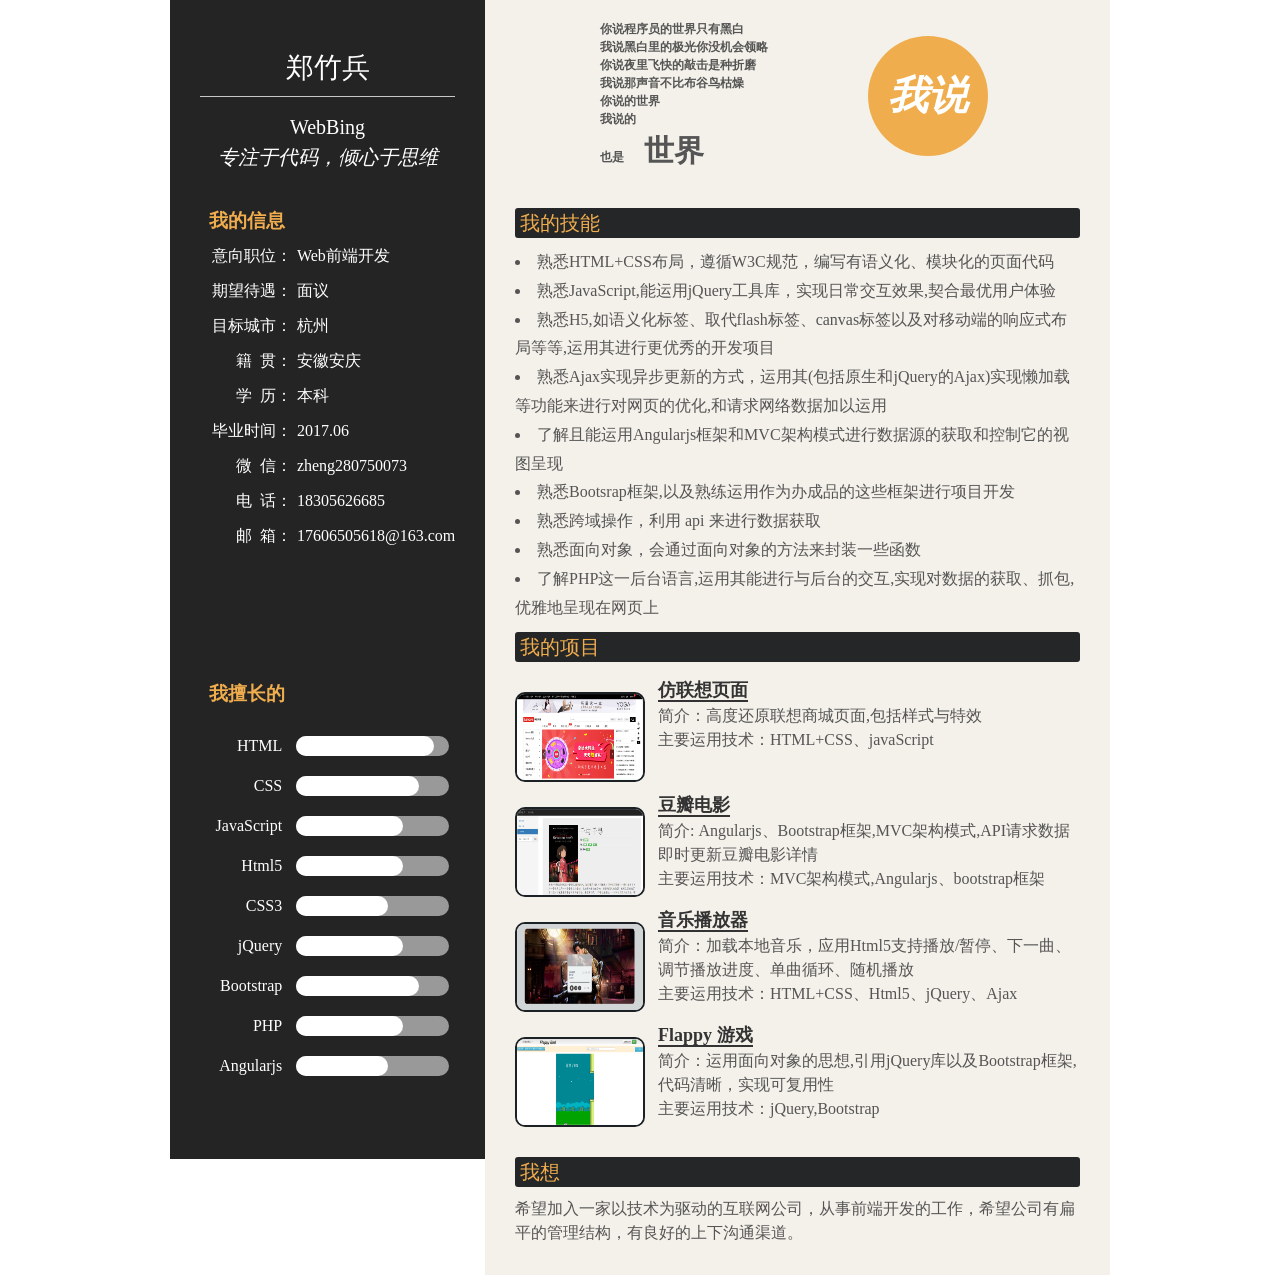
==== 网页简历/aresume.html @ 61a484d8 "Myself" ====
<!DOCTYPE html>
<html>
<head>
    <meta charset="utf-8">
    <meta http-equiv="X-UA-Compatible" content="IE=edge,chrome=1">
    <title>WebBing</title>
    <link rel="stylesheet" type="text/css" href="aresume.css">
</head>
<body>
<div class="wrapper clearfix">
    <div id="site-aside">
        <div class="aside-head">
            <h1 class="name">郑竹兵</h1>
            <p class="will">WebBing<br/><i>专注于代码，倾心于思维</i></p>
        </div>
        <h3 style="float: left;color: #f0ad4e;margin-top: 20px;">&nbsp;&nbsp;我的信息</h3>
        <div class="aside-content">
            <dl class="baseinfo clearfix">
                <dt>意向职位：</dt>
                <dd>Web前端开发</dd>
                <dt>期望待遇：</dt>
                <dd>面议</dd>
                <dt>目标城市：</dt>
                <dd>杭州</dd>
                <dt>籍&nbsp;&nbsp;贯：</dt>
                <dd>安徽安庆</dd>
                <dt>学&nbsp;&nbsp;历：</dt>
                <dd>本科</dd>
                <dt>毕业时间：</dt>
                <dd>2017.06</dd>
                <dt>微&nbsp;&nbsp;信：</dt>
                <dd>zheng280750073</dd>
                <dt>电&nbsp;&nbsp;话：</dt>
                <dd>18305626685</dd>
                <dt>邮&nbsp;&nbsp;箱：</dt>
                <dd>17606505618@163.com</dd>
            </dl>
            <br/>
            <br/>
            <br/>
            <br/>
            <h3 style="float: left;color: #f0ad4e;padding-top: 31px;">&nbsp;&nbsp;我擅长的</h3>
            <dl class="skills clearfix">
                <dt>HTML</dt>
                <dd class="progress">
                    <div class="progress-bar hl"></div>
                </dd>
                <dt>CSS</dt>
                <dd class="progress">
                    <div class="progress-bar cs"></div>
                </dd>
                <dt>JavaScript</dt>
                <dd class="progress">
                    <div class="progress-bar js"></div>
                </dd>
                <dt>Html5</dt>
                <dd class="progress">
                    <div class="progress-bar js"></div>
                </dd>
                <dt>CSS3</dt>
                <dd class="progress">
                    <div class="progress-bar vs"></div>
                <dt>jQuery</dt>
                <dd class="progress">
                    <div class="progress-bar jq"></div>
                </dd>
                <dt>Bootstrap</dt>
                <dd class="progress">
                    <div class="progress-bar bs"></div>
                </dd>
                <dt>PHP</dt>
                <dd class="progress">
                    <div class="progress-bar ls"></div>
                </dd>
                </dd>
                <dt>Angularjs</dt>
                <dd class="progress">
                    <div class="progress-bar vs"></div>
                </dd>
            </dl>

        </div>
        <div class="aside-foot">
        </div>
    </div>
    <div class="master-design" style="background-color: #f4f1ea;">
        <ul style="display: inline-block;width: 200px;margin-left: 115px;margin-top: 20px;
            font-family: simsun;font-weight: 600;margin-bottom: 5px;">
            <li>你说程序员的世界只有黑白</li>
            <li>我说黑白里的极光你没机会领略</li>
            <li>你说夜里飞快的敲击是种折磨</li>
            <li>我说那声音不比布谷鸟枯燥</li>
            <li>你说的世界</li>
            <li>我说的</li>
            <li>也是<span style="font-size: 30px;font-weight: bold;padding-left: 20px;">世界</span></li>
            <p style="height: 10px;"></p>
        </ul>
        <div style="float: right;margin-right: 122px;margin-top: 36px;">
            <div class="main-title" style="background-color: #f0ad4e;color: white;
                width: 120px;height: 120px;border-radius: 50%;text-align: center;line-height: 120px;">
                <h1 style="font-weight: 700;font-size: 40px;"><i>我说</i></h1>
            </div>
        </div>
    </div>

    <div id="site-main">
        <div class="master-skill">
            <h2 class="main-title" style="color: #f0ad4e;">我的技能</h2>
            <ul class="list">
                <li>熟悉HTML+CSS布局，遵循W3C规范，编写有语义化、模块化的页面代码</li>
                <li>熟悉JavaScript,能运用jQuery工具库，实现日常交互效果,契合最优用户体验</li>
                <li>熟悉H5,如语义化标签、取代flash标签、canvas标签以及对移动端的响应式布局等等,运用其进行更优秀的开发项目</li>
                <li>熟悉Ajax实现异步更新的方式，运用其(包括原生和jQuery的Ajax)实现懒加载等功能来进行对网页的优化,和请求网络数据加以运用</li>
                <li>了解且能运用Angularjs框架和MVC架构模式进行数据源的获取和控制它的视图呈现</li>
                <li>熟悉Bootsrap框架,以及熟练运用作为办成品的这些框架进行项目开发</li>
                <li>熟悉跨域操作，利用 api 来进行数据获取</li>
                <li>熟悉面向对象，会通过面向对象的方法来封装一些函数</li>
                <li>了解PHP这一后台语言,运用其能进行与后台的交互,实现对数据的获取、抓包,优雅地呈现在网页上</li>
            </ul>
        </div>
        <div class="master-project">
            <h2 class="main-title" style="color: #f0ad4e;">我的项目</h2>
            <div class="project clearfix">
                <img src="images/1.png" class="pic"/>
                <a class="project-title" href="../仿联想商城/index.html" target="_blank" title="请跳转至另一页面">仿联想页面</a>
                <p class="project-desp">简介：高度还原联想商城页面,包括样式与特效 <br/>主要运用技术：HTML+CSS、javaScript</p>

            </div>
            <div class="project clearfix">
                <img src="../个人网页首页/images/db.png" class="pic" />
                <a class="project-title" href="../豆瓣电影/index.html" target="_blank" title="请跳转至另一页面">豆瓣电影</a>
                <p class="project-desp">简介: Angularjs、Bootstrap框架,MVC架构模式,API请求数据即时更新豆瓣电影详情<br/>主要运用技术：MVC架构模式,Angularjs、bootstrap框架</p>
            </div>
            <div class="project clearfix">
                <img src="images/3.png" class="pic"/>
                <a class="project-title" href="../音乐播放器/YYindex.html" title="请跳转至另一页面">音乐播放器</a>
                <p class="project-desp">简介：加载本地音乐，应用Html5支持播放/暂停、下一曲、调节播放进度、单曲循环、随机播放 <br/>主要运用技术：HTML+CSS、Html5、jQuery、Ajax</p>
            </div>
            <div class="project clearfix">
                <img src="images/4.png" class="pic"/>
                <a class="project-title" href="../Flappy%20Bird/综合项目.html" target="_blank" title="请跳转至另一页面">Flappy <Bird小></Bird小>游戏</a>
                <p class="project-desp">简介：运用面向对象的思想,引用jQuery库以及Bootstrap框架,代码清晰，实现可复用性 <br/>主要运用技术：jQuery,Bootstrap</p>
            </div>
        </div>

        <div class="master-foot">
            <h2 class="main-title" style="color: #f0ad4e;">我想</h2>
            <p class="wish">希望加入一家以技术为驱动的互联网公司，从事前端开发的工作，希望公司有扁平的管理结构，有良好的上下沟通渠道。</p>
        </div>

    </div>
</div>

</body>
</html>
---- 网页简历/aresume.css ----
@charset "UTF-8";
*{margin: 0; padding: 0; box-sizing: border-box;}
a{text-decoration: none;}
h1,h2{
    font-weight: normal;
}
ul{
    list-style: none;
}
a{text-decoration: none;}
.clearfix:after{
    content: '';
    display: block;
    clear: both;
}
.clearfix img{
    width: 130px;
    height: 90px;
    border: 2px solid #1c2126;
    border-radius: 10px;
    margin-top: 15px;
}
body{
    background: white;
    color: #555;
    font: 12px/1.5 "微软雅黑",Verdana,"\5b8b\4f53",serif;
    -webkit-font-smoothing: antialiased;
}
.wrapper{
    margin: auto;
    width: 940px;
}
#site-aside{
    float: left;
    width: 315px;
    font-size: 16px;
    color: #fff;
    padding: 40px 30px 11px 30px;
    text-align: center;
    background-color: #242424;
}
#site-aside .aside-head .name{
    font-size: 28px;
    line-height: 2.0;
}
#site-aside .aside-head .will{
    font-size: 20px;
    padding: 15px;
    border-top: 1px solid #c8c8c8;
}
#site-aside .aside-content .baseinfo{
    padding: 51px 0;
    padding-bottom: 0px;
}
#site-aside .aside-content .baseinfo dt{
    width: 36%;
    float: left;
    text-align: right;
    line-height: 35px;
}
#site-aside .aside-content .baseinfo dd{
    width: 62%;
    float: right;
    text-align: left;
    line-height: 35px;
}
#site-aside .aside-content .skills{
  /*  border-top: 2px solid #c8c8c8;
    border-bottom: 2px solid #c8c8c8;*/
    padding: 82px 0 57px;
}
#site-aside .aside-content .skills dt{
    width: 30%;
    text-align: right;
    display: inline-block;
    height: 20px;
    line-height: 20px;
    margin: 10px 0;
    position: relative;
    top: -5px;
}
#site-aside .aside-content .skills .progress{
    width: 60%;
    height: 20px;
    margin-left: 10px;
    text-align: left;
    display: inline-block;
    background-color: #999;
    border-radius: 10px;
    line-height: 45px;
    position: relative;
}
#site-aside .aside-content .skills .progress .progress-bar{
    position: absolute;
    height: 20px;
    background-color: #fff;
    border-radius: 10px;
}
#site-aside .aside-content .skills .progress .hl{width: 90%;}
#site-aside .aside-content .skills .progress .cs{width: 80%;}
#site-aside .aside-content .skills .progress .js{width: 70%;}
#site-aside .aside-content .skills .progress .jq{width: 70%;}
#site-aside .aside-content .skills .progress .bs{width: 80%;}
#site-aside .aside-content .skills .progress .ls{width: 70%;}
#site-aside .aside-content .skills .progress .vs{width: 60%;}
#site-aside .aside-foot .contact{
    padding: 30px 42px;
    text-align: left;
    font-size: 14px;
}
#site-aside .aside-foot .contact li{
    padding-bottom: 5px;
}
#site-aside .aside-foot .contact li span{
    padding-right: 10px;
}
#site-aside .aside-foot .contact li a{
    color: #fff;
}
#site-main{
    float: left;
    width: 625px;
    padding: 30px;
    padding-top: 20px;
    font-size: 16px;
    background-color: #f4f1ea;
}
#site-main .main-title{
    font-size: 20px;
    color: #fff;
    padding-left: 5px;
    background-color: #252627;
    border-radius: 3px;
}
#site-main .master-skill .list{
    margin: 10px 0;
    list-style: inside;
}
#site-main .master-skill .list li{
    line-height: 1.8;
}
#site-main .master-project .main-title,
#site-main .master-design .main-title{
    margin-bottom: 15px;
}
#site-main .project{
    margin-bottom: 10px;
}
#site-main .master-design{
    padding: 10px 0;
}
#site-main .project .pic,
#site-main .master-design .design .pic{
    float: left;
    margin-right: 13px;
}
#site-main .project .project-title,
#site-main .design .design-title{
    font-size: 18px;
    font-weight: 700;
    color: #333;
    border-bottom: 2px solid #333;
}
#site-main .master-design .design{
    margin-top: 10px;
}
#site-main .master-foot{
    margin-top: 30px;
}
#site-main .master-foot .wish{
    padding-top: 10px;
}
#site-main .master-foot .personal{
    display: block;
    width: 100px;
    margin: auto;
    margin-top: 20px;
    border-bottom: 2px solid #333;
    text-align: center;
    font-weight: 700;
    color: #333;
}
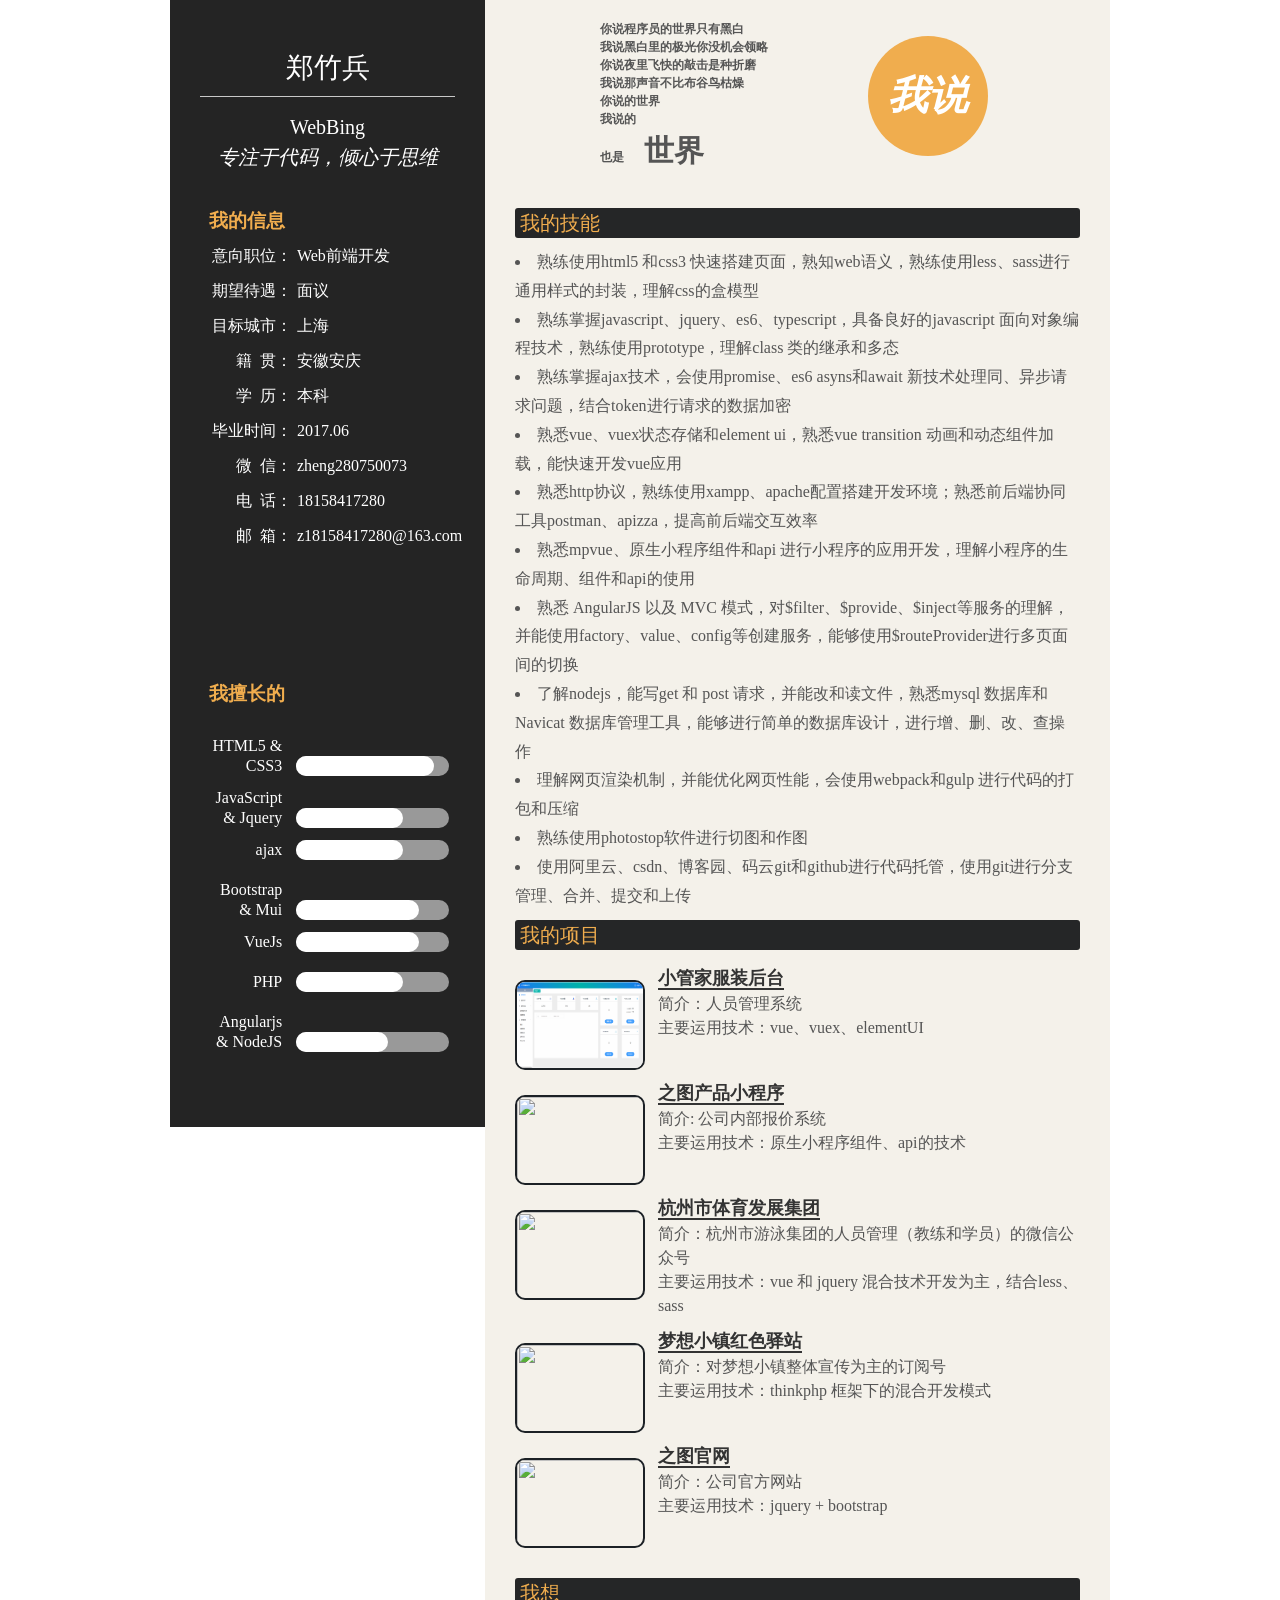
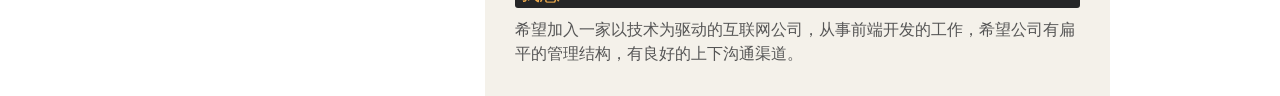
==== commit 751600f2: "修改" ====
--- a/网页简历/aresume.html
+++ b/网页简历/aresume.html
@@ -22,7 +22,7 @@
                 <dt>期望待遇：</dt>
                 <dd>面议</dd>
                 <dt>目标城市：</dt>
-                <dd>杭州</dd>
+                <dd>上海</dd>
                 <dt>籍&nbsp;&nbsp;贯：</dt>
                 <dd>安徽安庆</dd>
                 <dt>学&nbsp;&nbsp;历：</dt>
@@ -32,9 +32,9 @@
                 <dt>微&nbsp;&nbsp;信：</dt>
                 <dd>zheng280750073</dd>
                 <dt>电&nbsp;&nbsp;话：</dt>
-                <dd>18305626685</dd>
+                <dd>18158417280</dd>
                 <dt>邮&nbsp;&nbsp;箱：</dt>
-                <dd>17606505618@163.com</dd>
+                <dd>z18158417280@163.com</dd>
             </dl>
             <br/>
             <br/>
@@ -42,39 +42,31 @@
             <br/>
             <h3 style="float: left;color: #f0ad4e;padding-top: 31px;">&nbsp;&nbsp;我擅长的</h3>
             <dl class="skills clearfix">
-                <dt>HTML</dt>
+                <dt>HTML5 & CSS3</dt>
                 <dd class="progress">
                     <div class="progress-bar hl"></div>
                 </dd>
-                <dt>CSS</dt>
-                <dd class="progress">
-                    <div class="progress-bar cs"></div>
-                </dd>
-                <dt>JavaScript</dt>
+                <dt>JavaScript & Jquery</dt>
                 <dd class="progress">
                     <div class="progress-bar js"></div>
                 </dd>
-                <dt>Html5</dt>
+                <dt>ajax</dt>
                 <dd class="progress">
-                    <div class="progress-bar js"></div>
+                    <div class="progress-bar ls"></div>
                 </dd>
-                <dt>CSS3</dt>
-                <dd class="progress">
-                    <div class="progress-bar vs"></div>
-                <dt>jQuery</dt>
-                <dd class="progress">
-                    <div class="progress-bar jq"></div>
-                </dd>
-                <dt>Bootstrap</dt>
+                <dt>Bootstrap & Mui</dt>
                 <dd class="progress">
                     <div class="progress-bar bs"></div>
+                </dd>
+                <dt>VueJs</dt>
+                <dd class="progress">
+                    <div class="progress-bar cs"></div>
                 </dd>
                 <dt>PHP</dt>
                 <dd class="progress">
                     <div class="progress-bar ls"></div>
                 </dd>
-                </dd>
-                <dt>Angularjs</dt>
+                <dt>Angularjs & NodeJS</dt>
                 <dd class="progress">
                     <div class="progress-bar vs"></div>
                 </dd>
@@ -108,39 +100,46 @@
         <div class="master-skill">
             <h2 class="main-title" style="color: #f0ad4e;">我的技能</h2>
             <ul class="list">
-                <li>熟悉HTML+CSS布局，遵循W3C规范，编写有语义化、模块化的页面代码</li>
-                <li>熟悉JavaScript,能运用jQuery工具库，实现日常交互效果,契合最优用户体验</li>
-                <li>熟悉H5,如语义化标签、取代flash标签、canvas标签以及对移动端的响应式布局等等,运用其进行更优秀的开发项目</li>
-                <li>熟悉Ajax实现异步更新的方式，运用其(包括原生和jQuery的Ajax)实现懒加载等功能来进行对网页的优化,和请求网络数据加以运用</li>
-                <li>了解且能运用Angularjs框架和MVC架构模式进行数据源的获取和控制它的视图呈现</li>
-                <li>熟悉Bootsrap框架,以及熟练运用作为办成品的这些框架进行项目开发</li>
-                <li>熟悉跨域操作，利用 api 来进行数据获取</li>
-                <li>熟悉面向对象，会通过面向对象的方法来封装一些函数</li>
-                <li>了解PHP这一后台语言,运用其能进行与后台的交互,实现对数据的获取、抓包,优雅地呈现在网页上</li>
+                <li>熟练使用html5 和css3 快速搭建页面，熟知web语义，熟练使用less、sass进行通用样式的封装，理解css的盒模型</li>
+                <li>熟练掌握javascript、jquery、es6、typescript，具备良好的javascript 面向对象编程技术，熟练使用prototype，理解class 类的继承和多态</li>
+                <li>熟练掌握ajax技术，会使用promise、es6 asyns和await 新技术处理同、异步请求问题，结合token进行请求的数据加密</li>
+                <li>熟悉vue、vuex状态存储和element ui，熟悉vue transition 动画和动态组件加载，能快速开发vue应用</li>
+                <li>熟悉http协议，熟练使用xampp、apache配置搭建开发环境；熟悉前后端协同工具postman、apizza，提高前后端交互效率</li>
+                <li>熟悉mpvue、原生小程序组件和api 进行小程序的应用开发，理解小程序的生命周期、组件和api的使用</li>
+                <li>熟悉 AngularJS 以及 MVC 模式，对$filter、$provide、$inject等服务的理解，并能使用factory、value、config等创建服务，能够使用$routeProvider进行多页面间的切换</li>
+                <li>了解nodejs，能写get 和 post 请求，并能改和读文件，熟悉mysql 数据库和Navicat 数据库管理工具，能够进行简单的数据库设计，进行增、删、改、查操作</li>
+                <li>理解网页渲染机制，并能优化网页性能，会使用webpack和gulp 进行代码的打包和压缩</li>
+                <li>熟练使用photostop软件进行切图和作图</li>
+                <li>使用阿里云、csdn、博客园、码云git和github进行代码托管，使用git进行分支管理、合并、提交和上传</li>
             </ul>
         </div>
         <div class="master-project">
             <h2 class="main-title" style="color: #f0ad4e;">我的项目</h2>
             <div class="project clearfix">
-                <img src="images/1.png" class="pic"/>
-                <a class="project-title" href="../仿联想商城/index.html" target="_blank" title="请跳转至另一页面">仿联想页面</a>
-                <p class="project-desp">简介：高度还原联想商城页面,包括样式与特效 <br/>主要运用技术：HTML+CSS、javaScript</p>
+                <img src="../个人网页首页/images/1.png" class="pic"/>
+                <a class="project-title" href="https://so-what.cc/bms/" target="_blank" title="请跳转至另一页面">小管家服装后台</a>
+                <p class="project-desp">简介：人员管理系统 <br/>主要运用技术：vue、vuex、elementUI</p>
 
             </div>
             <div class="project clearfix">
-                <img src="../个人网页首页/images/db.png" class="pic" />
-                <a class="project-title" href="../豆瓣电影/index.html" target="_blank" title="请跳转至另一页面">豆瓣电影</a>
-                <p class="project-desp">简介: Angularjs、Bootstrap框架,MVC架构模式,API请求数据即时更新豆瓣电影详情<br/>主要运用技术：MVC架构模式,Angularjs、bootstrap框架</p>
+                <img src="../个人网页首页/images/2.jpg" class="pic" />
+                <a class="project-title" href="javascript:;" target="_blank" title="请跳转至另一页面">之图产品小程序</a>
+                <p class="project-desp">简介: 公司内部报价系统 <br/>主要运用技术：原生小程序组件、api的技术</p>
             </div>
             <div class="project clearfix">
-                <img src="images/3.png" class="pic"/>
-                <a class="project-title" href="../音乐播放器/YYindex.html" title="请跳转至另一页面">音乐播放器</a>
-                <p class="project-desp">简介：加载本地音乐，应用Html5支持播放/暂停、下一曲、调节播放进度、单曲循环、随机播放 <br/>主要运用技术：HTML+CSS、Html5、jQuery、Ajax</p>
+                <img src="../个人网页首页/images/3.jpg" class="pic"/>
+                <a class="project-title" href="http://swim.0571ztnet.com/home/visitor/index" title="请跳转至另一页面">杭州市体育发展集团</a>
+                <p class="project-desp">简介：杭州市游泳集团的人员管理（教练和学员）的微信公众号 <br/>主要运用技术：vue 和 jquery 混合技术开发为主，结合less、sass</p>
             </div>
             <div class="project clearfix">
-                <img src="images/4.png" class="pic"/>
-                <a class="project-title" href="../Flappy%20Bird/综合项目.html" target="_blank" title="请跳转至另一页面">Flappy <Bird小></Bird小>游戏</a>
-                <p class="project-desp">简介：运用面向对象的思想,引用jQuery库以及Bootstrap框架,代码清晰，实现可复用性 <br/>主要运用技术：jQuery,Bootstrap</p>
+                <img src="../个人网页首页/images/4.jpg" class="pic"/>
+                <a class="project-title" href="http://mxxz.0571ztnet.com/home/verify/memberslogin.html" target="_blank" title="请跳转至另一页面">梦想小镇红色驿站</a>
+                <p class="project-desp">简介：对梦想小镇整体宣传为主的订阅号 <br/>主要运用技术：thinkphp 框架下的混合开发模式</p>
+            </div>
+            <div class="project clearfix">
+                <img src="../个人网页首页/images/6.jpg" class="pic"/>
+                <a class="project-title" href="http://www.0571ztnet.com/" target="_blank" title="请跳转至另一页面">之图官网</a>
+                <p class="project-desp">简介：公司官方网站 <br/>主要运用技术：jquery + bootstrap</p>
             </div>
         </div>
 
